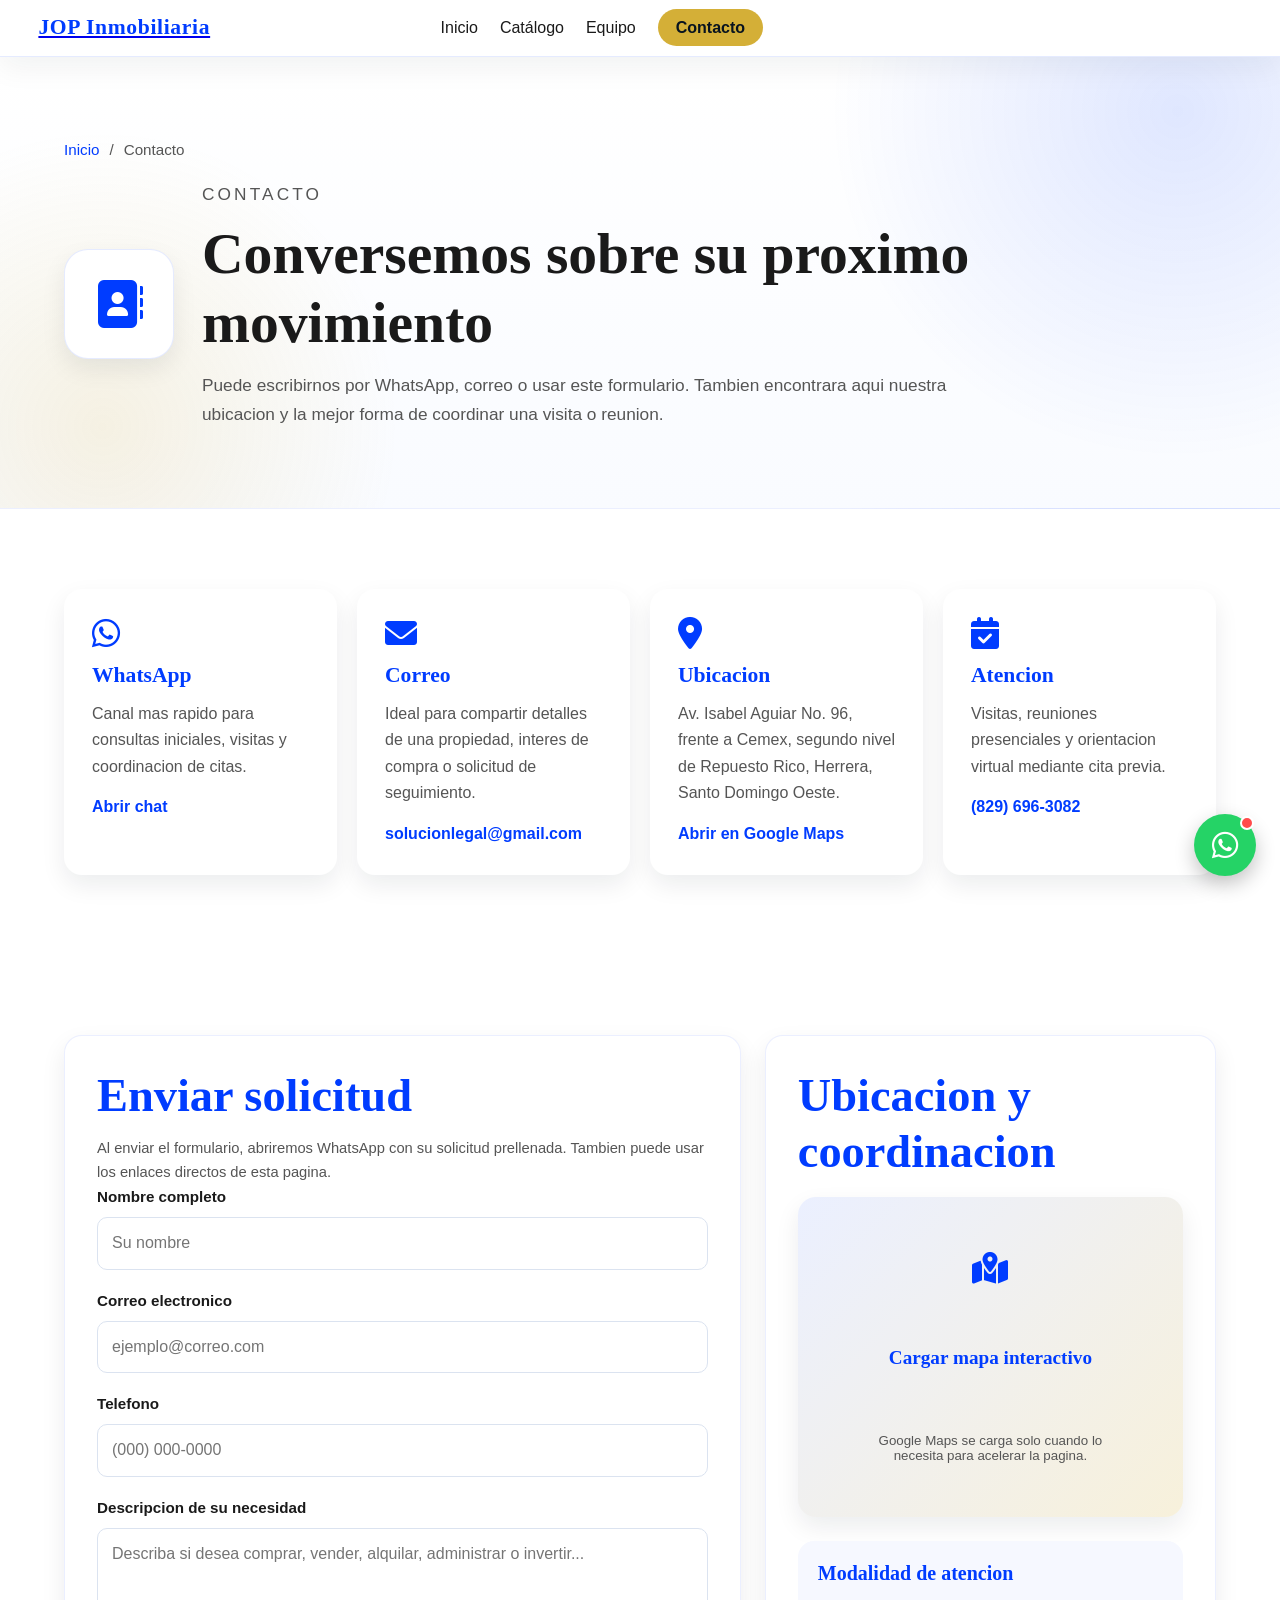
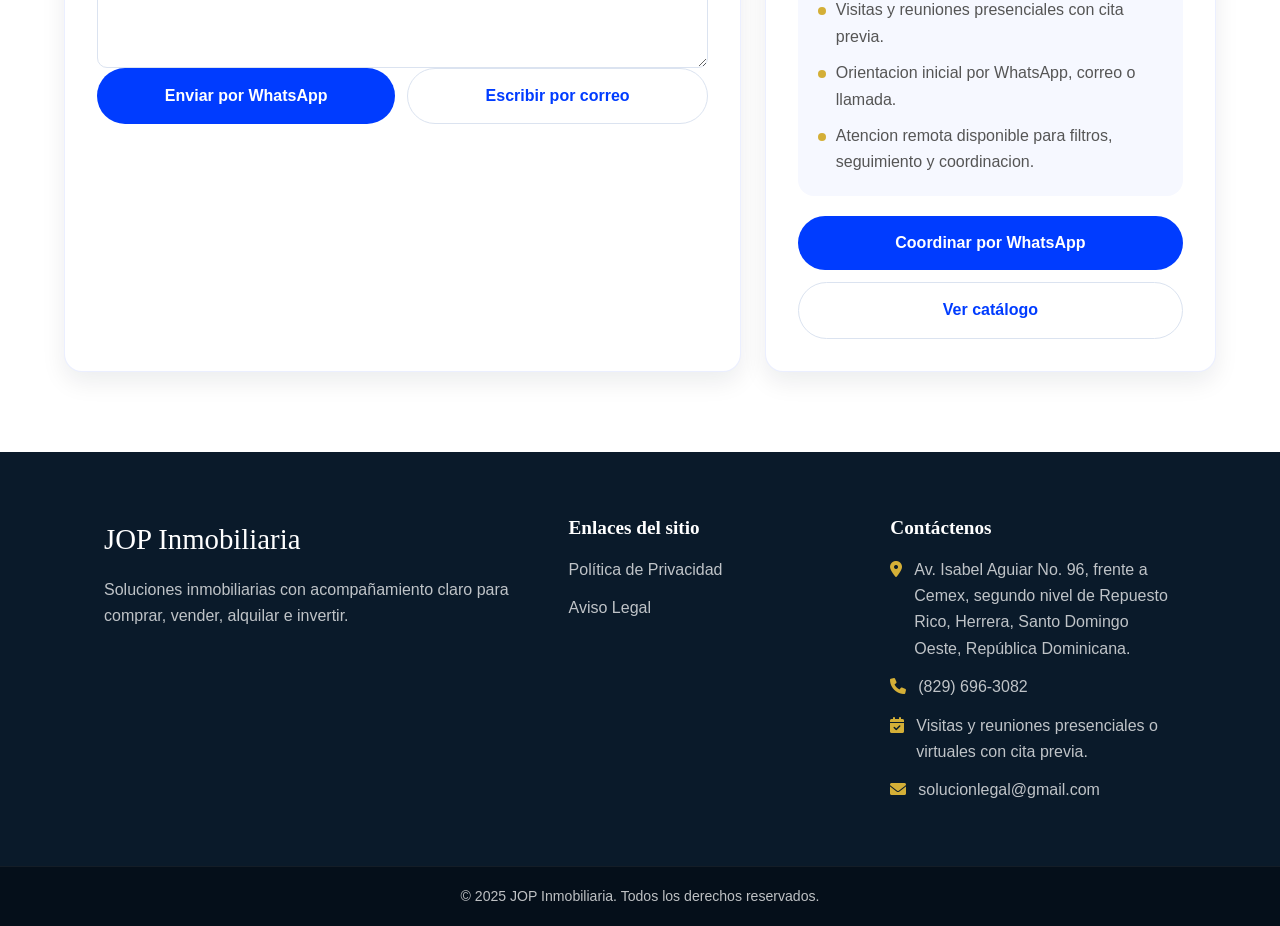
==== pages/contact.html @ a0d71bc3 "Actualizar sitio inmobiliario" ====
<!DOCTYPE html>
<html lang="es">
<head>
    <meta charset="UTF-8">
    <meta name="viewport" content="width=device-width, initial-scale=1.0">
    <meta name="description" content="Pagina de contacto de JOP Inmobiliaria con WhatsApp, correo, ubicacion, formulario y orientacion sobre propiedades.">
    <meta name="robots" content="index,follow">
    <meta name="theme-color" content="#ffffff">
    <meta property="og:title" content="JOP Inmobiliaria | Contacto">
    <meta property="og:description" content="Contacte a JOP Inmobiliaria por WhatsApp, correo o formulario y coordine su proximo paso.">
    <meta property="og:type" content="website">
    <title>JOP Inmobiliaria | Contacto</title>
    <link rel="stylesheet" href="../assets/css/style.css">
    <link rel="preconnect" href="https://cdnjs.cloudflare.com" crossorigin>
    <link rel="preload" href="https://cdnjs.cloudflare.com/ajax/libs/font-awesome/6.0.0-beta3/css/all.min.css" as="style" onload="this.onload=null;this.rel='stylesheet'">
    <noscript><link rel="stylesheet" href="https://cdnjs.cloudflare.com/ajax/libs/font-awesome/6.0.0-beta3/css/all.min.css"></noscript>
    <script type="application/ld+json">
        {
            "@context": "https://schema.org",
            "@type": "ContactPage",
            "name": "Contacto JOP Inmobiliaria",
            "description": "Canales de contacto, ubicacion y formulario de orientacion de JOP Inmobiliaria."
        }
    </script>
</head>
<body>
    <a class="skip-link" href="#main-content">Saltar al contenido principal</a>

    <header class="site-header">
        <div class="header-shell">
            <a href="../index.html" class="brand-mark" aria-label="Ir al inicio de JOP Inmobiliaria">
                <span class="nav-text-logo">JOP Inmobiliaria</span>
            </a>

            <nav aria-label="Navegacion principal">
                <ul class="nav-list">
                    <li><a href="../index.html">Inicio</a></li>
                    <li><a href="servicios.html">Cat&aacute;logo</a></li>
                    <li><a href="team.html">Equipo</a></li>
                    <li><a href="contact.html" class="cta-link" aria-current="page">Contacto</a></li>
                </ul>
            </nav>
        </div>
    </header>

    <main id="main-content">
        <section class="page-hero">
            <div class="page-hero-shell">
                <nav class="breadcrumbs" aria-label="Breadcrumb">
                    <a href="../index.html">Inicio</a>
                    <span aria-hidden="true">/</span>
                    <span>Contacto</span>
                </nav>

                <div class="page-hero-content">
                    <div class="page-hero-icon">
                        <i class="fas fa-address-book" aria-hidden="true"></i>
                    </div>

                    <div>
                        <p class="page-eyebrow">Contacto</p>
                        <h1>Conversemos sobre su proximo movimiento</h1>
                        <p>Puede escribirnos por WhatsApp, correo o usar este formulario. Tambien encontrara aqui nuestra ubicacion y la mejor forma de coordinar una visita o reunion.</p>
                    </div>
                </div>
            </div>
        </section>

        <section class="page-content">
            <div class="page-shell">
                <div class="contact-info-grid">
                    <article class="info-card">
                        <i class="fab fa-whatsapp" aria-hidden="true"></i>
                        <h3>WhatsApp</h3>
                        <p>Canal mas rapido para consultas iniciales, visitas y coordinacion de citas.</p>
                        <a href="https://wa.me/18296963082?text=Hola,%20quisiera%20orientacion%20inmobiliaria." target="_blank" rel="noopener noreferrer" data-track="whatsapp_click" data-track-label="contact_page_whatsapp">Abrir chat</a>
                    </article>

                    <article class="info-card">
                        <i class="fas fa-envelope" aria-hidden="true"></i>
                        <h3>Correo</h3>
                        <p>Ideal para compartir detalles de una propiedad, interes de compra o solicitud de seguimiento.</p>
                        <a href="mailto:solucionlegal@gmail.com" data-track="cta_click" data-track-label="contact_page_email">solucionlegal@gmail.com</a>
                    </article>

                    <article class="info-card">
                        <i class="fas fa-location-dot" aria-hidden="true"></i>
                        <h3>Ubicacion</h3>
                        <p>Av. Isabel Aguiar No. 96, frente a Cemex, segundo nivel de Repuesto Rico, Herrera, Santo Domingo Oeste.</p>
                        <a href="https://www.google.com/maps/search/?api=1&query=Av.+Isabel+Aguiar+No.+96,+Herrera,+Santo+Domingo+Oeste,+Republica+Dominicana" target="_blank" rel="noopener noreferrer" data-track="cta_click" data-track-label="contact_page_maps">Abrir en Google Maps</a>
                    </article>

                    <article class="info-card">
                        <i class="fas fa-calendar-check" aria-hidden="true"></i>
                        <h3>Atencion</h3>
                        <p>Visitas, reuniones presenciales y orientacion virtual mediante cita previa.</p>
                        <a href="tel:+18296963082" data-track="cta_click" data-track-label="contact_page_phone">(829) 696-3082</a>
                    </article>
                </div>
            </div>
        </section>

        <section class="page-content">
            <div class="page-shell contact-page-grid">
                <article class="page-section">
                    <h2>Enviar solicitud</h2>
                    <p class="contact-note">Al enviar el formulario, abriremos WhatsApp con su solicitud prellenada. Tambien puede usar los enlaces directos de esta pagina.</p>

                    <form data-contact-form novalidate>
                        <div class="form-grid">
                            <div class="form-group">
                                <label for="contact-name">Nombre completo</label>
                                <input type="text" id="contact-name" name="name" placeholder="Su nombre" autocomplete="name" required>
                            </div>

                            <div class="form-group">
                                <label for="contact-email">Correo electronico</label>
                                <input type="email" id="contact-email" name="email" placeholder="ejemplo@correo.com" autocomplete="email" required>
                            </div>

                            <div class="form-group">
                                <label for="contact-phone">Telefono</label>
                                <input type="tel" id="contact-phone" name="phone" placeholder="(000) 000-0000" autocomplete="tel">
                            </div>

                            <div class="form-group">
                                <label for="contact-message">Descripcion de su necesidad</label>
                                <textarea id="contact-message" name="message" placeholder="Describa si desea comprar, vender, alquilar, administrar o invertir..." required></textarea>
                            </div>
                        </div>

                        <div class="contact-actions">
                            <button type="submit" class="btn dark-cta" data-track="contact_submit_click" data-track-label="contact_page_submit">Enviar por WhatsApp</button>
                            <a href="mailto:solucionlegal@gmail.com" class="btn ghost-btn" data-track="cta_click" data-track-label="contact_page_mailto">Escribir por correo</a>
                        </div>

                        <p id="form-message" data-form-message aria-live="polite"></p>
                    </form>
                </article>

                <aside class="page-panel">
                    <h2>Ubicacion y coordinacion</h2>
                    <div class="map-panel">
                        <button type="button" class="map-placeholder" data-map-loader>
                            <i class="fas fa-map-location-dot" aria-hidden="true"></i>
                            <strong>Cargar mapa interactivo</strong>
                            <span>Google Maps se carga solo cuando lo necesita para acelerar la pagina.</span>
                        </button>

                        <iframe
                            class="map-embed"
                            title="Mapa de la ubicacion de JOP Inmobiliaria"
                            loading="lazy"
                            referrerpolicy="no-referrer-when-downgrade"
                            data-map-src="https://www.google.com/maps?q=Av.%20Isabel%20Aguiar%20No.%2096,%20Herrera,%20Santo%20Domingo%20Oeste,%20Republica%20Dominicana&output=embed">
                        </iframe>
                    </div>

                    <div class="schedule-card">
                        <h3>Modalidad de atencion</h3>
                        <ul class="schedule-list">
                            <li>Visitas y reuniones presenciales con cita previa.</li>
                            <li>Orientacion inicial por WhatsApp, correo o llamada.</li>
                            <li>Atencion remota disponible para filtros, seguimiento y coordinacion.</li>
                        </ul>
                    </div>

                    <div class="stacked-actions">
                        <a href="https://wa.me/18296963082?text=Hola,%20quisiera%20coordinar%20una%20cita%20inmobiliaria." class="btn dark-cta" target="_blank" rel="noopener noreferrer" data-track="whatsapp_click" data-track-label="contact_page_cta_whatsapp">Coordinar por WhatsApp</a>
                        <a href="servicios.html" class="btn ghost-btn" data-track="cta_click" data-track-label="contact_page_catalogo">Ver cat&aacute;logo</a>
                    </div>
                </aside>
            </div>
        </section>
    </main>

    <footer>
        <div class="footer-main-content">
            <div class="footer-col">
                <div class="footer-brand">JOP Inmobiliaria</div>
                <p>Soluciones inmobiliarias con acompa&ntilde;amiento claro para comprar, vender, alquilar e invertir.</p>
            </div>

            <div class="footer-col">
                <h3>Enlaces del sitio</h3>
                <ul class="footer-links-vertical">
                    <li><a href="legal/privacy.html">Pol&iacute;tica de Privacidad</a></li>
                    <li><a href="legal/disclaimer.html">Aviso Legal</a></li>
                </ul>
            </div>

            <div class="footer-col">
                <h3>Cont&aacute;ctenos</h3>
                <ul class="footer-contact-list">
                    <li><i class="fas fa-map-marker-alt" aria-hidden="true"></i><span>Av. Isabel Aguiar No. 96, frente a Cemex, segundo nivel de Repuesto Rico, Herrera, Santo Domingo Oeste, Rep&uacute;blica Dominicana.</span></li>
                    <li><i class="fas fa-phone" aria-hidden="true"></i><a href="tel:+18296963082">(829) 696-3082</a></li>
                    <li><i class="fas fa-calendar-check" aria-hidden="true"></i><span>Visitas y reuniones presenciales o virtuales con cita previa.</span></li>
                    <li><i class="fas fa-envelope" aria-hidden="true"></i><a href="mailto:solucionlegal@gmail.com">solucionlegal@gmail.com</a></li>
                </ul>
            </div>
        </div>

        <div class="footer-bottom">
            <p class="copyright">&copy; 2025 JOP Inmobiliaria. Todos los derechos reservados.</p>
        </div>
    </footer>

    <div class="whatsapp-widget">
        <div class="whatsapp-box" aria-label="Contacto rapido por WhatsApp">
            <div class="whatsapp-header">
                <span class="wa-logo">JOP Inmobiliaria</span>
                <span class="wa-status">Respuesta habitual en 1h</span>
            </div>

            <div class="whatsapp-body">
                <div class="wa-message">
                    <span class="wa-author">Asesor inmobiliario</span>
                    <p>Podemos ayudarle a coordinar su orientacion.</p>
                    <span class="wa-time">Justo ahora</span>
                </div>
            </div>

            <div class="whatsapp-footer">
                <a href="https://wa.me/18296963082?text=Hola,%20quisiera%20coordinar%20una%20cita%20inmobiliaria." target="_blank" rel="noopener noreferrer" class="btn-open-chat" aria-label="Abrir chat de WhatsApp">
                    <i class="fab fa-whatsapp" aria-hidden="true"></i>
                    <span>Abrir chat</span>

                    <div class="qr-popup">
                        <img src="[data-uri]" data-qr-src="https://api.qrserver.com/v1/create-qr-code/?size=150x150&data=https://wa.me/18296963082" alt="Codigo QR para abrir el chat de WhatsApp" width="150" height="150" loading="lazy" decoding="async">
                        <span class="qr-text">Escanee el codigo</span>
                    </div>
                </a>
            </div>
        </div>

        <a href="https://wa.me/18296963082?text=Hola,%20quisiera%20coordinar%20una%20cita%20inmobiliaria." target="_blank" rel="noopener noreferrer" class="whatsapp-trigger" aria-label="Abrir WhatsApp">
            <i class="fab fa-whatsapp" aria-hidden="true"></i>
            <span class="wa-notification-dot" aria-hidden="true"></span>
        </a>
    </div>

    <script src="../assets/js/javascript.js" defer></script>
</body>
</html>
---- assets/css/style.css ----
:root {
    --primary-blue: #003cff;
    --dark-blue: #001f8f;
    --accent-gold: #d4af37;
    --bg-light: #ffffff;
    --bg-soft: #f6f8ff;
    --bg-white: #ffffff;
    --text-dark: #1a1a1a;
    --text-light: #555555;
    --text-white: #ffffff;
    --border-color: #dbe3f0;
    --shadow-sm: 0 10px 25px rgba(10, 26, 42, 0.08);
    --shadow-lg: 0 22px 50px rgba(10, 26, 42, 0.18);
    --border-radius: 12px;
    --font-main: "Segoe UI", -apple-system, BlinkMacSystemFont, "Helvetica Neue", Arial, sans-serif;
    --font-serif: Georgia, "Times New Roman", serif;
}

* {
    box-sizing: border-box;
    margin: 0;
    padding: 0;
}

html {
    scroll-behavior: smooth;
}

body {
    background: var(--bg-white);
    color: var(--text-dark);
    font-family: var(--font-main);
    line-height: 1.65;
}

img {
    display: block;
    max-width: 100%;
}

a,
button,
input,
textarea {
    transition: 0.25s ease;
}

a:focus-visible,
button:focus-visible,
input:focus-visible,
textarea:focus-visible {
    outline: 3px solid rgba(212, 175, 55, 0.85);
    outline-offset: 3px;
}

h1,
h2,
h3,
h4 {
    font-family: var(--font-serif);
    line-height: 1.2;
}

section {
    padding: 80px 5%;
}

.skip-link {
    background: var(--accent-gold);
    color: #08131f;
    font-weight: 700;
    left: 16px;
    padding: 12px 16px;
    position: absolute;
    text-decoration: none;
    top: -60px;
    z-index: 4000;
}

.skip-link:focus {
    top: 16px;
}

.home-social-strip {
    background: var(--primary-blue);
    color: var(--text-white);
    font-size: 0.95rem;
    font-weight: 700;
    position: sticky;
    top: 0;
    transform: translateY(0);
    transition: transform 0.28s ease, opacity 0.28s ease;
    z-index: 2205;
}

.home-social-shell {
    align-items: center;
    display: flex;
    gap: 18px;
    justify-content: space-between;
    margin: 0 auto;
    max-width: 1200px;
    min-height: 36px;
    padding: 6px 5%;
}

.home-social-phone {
    align-items: center;
    color: var(--text-white);
    display: inline-flex;
    gap: 7px;
    text-decoration: none;
}

.home-social-links {
    align-items: center;
    display: flex;
    gap: 28px;
}

.home-social-links a {
    align-items: center;
    border: 0;
    border-radius: 0;
    color: var(--text-white);
    display: inline-flex;
    gap: 6px;
    height: auto;
    justify-content: center;
    text-decoration: none;
    width: auto;
}

.home-social-phone:hover,
.home-social-links a:hover {
    color: #dbe7ff;
    transform: translateY(-1px);
}

.home-page .site-header {
    background: linear-gradient(180deg, rgba(0, 0, 0, 0.42), rgba(0, 0, 0, 0));
    border-bottom: 0;
    box-shadow: none;
    left: 0;
    position: absolute;
    right: 0;
    top: 36px;
    transition: top 0.28s ease, background 0.28s ease, box-shadow 0.28s ease;
}

.home-page .nav-text-logo,
.home-page .nav-list a {
    color: var(--text-white);
    text-shadow: 0 2px 14px rgba(0, 0, 0, 0.36);
}

.home-page .nav-list a:hover,
.home-page .nav-list a[aria-current="page"] {
    color: var(--text-white);
}

.home-page .cta-link {
    background: rgba(255, 255, 255, 0.18);
    border: 1px solid rgba(255, 255, 255, 0.36);
    color: var(--text-white) !important;
}

.home-page.social-strip-hidden .home-social-strip {
    opacity: 0;
    pointer-events: none;
    transform: translateY(-100%);
}

.home-page.social-strip-hidden .site-header {
    background: rgba(255, 255, 255, 0.96);
    border-bottom: 1px solid rgba(0, 60, 255, 0.1);
    box-shadow: 0 10px 30px rgba(10, 26, 42, 0.06);
    position: fixed;
    top: 0;
}

.home-page.social-strip-hidden .nav-text-logo {
    color: var(--primary-blue);
    text-shadow: none;
}

.home-page.social-strip-hidden .nav-list a {
    color: var(--text-dark);
    text-shadow: none;
}

.home-page.social-strip-hidden .nav-list a:hover,
.home-page.social-strip-hidden .nav-list a[aria-current="page"] {
    color: var(--primary-blue);
}

.home-page.social-strip-hidden .cta-link {
    background: var(--primary-blue);
    border-color: var(--primary-blue);
    color: var(--text-white) !important;
}

.site-header {
    background: rgba(255, 255, 255, 0.96);
    border-bottom: 1px solid rgba(0, 60, 255, 0.1);
    box-shadow: 0 10px 30px rgba(10, 26, 42, 0.06);
    backdrop-filter: blur(16px);
    position: sticky;
    top: 0;
    z-index: 2000;
}

.header-shell {
    align-items: center;
    display: flex;
    gap: 0;
    justify-content: flex-start;
    margin: 0 auto;
    max-width: none;
    padding: 15px clamp(24px, 3vw, 40px);
}

.site-header nav {
    margin-left: clamp(140px, 18vw, 260px);
}

.brand-mark {
    align-items: center;
    display: inline-flex;
}

.nav-logo {
    background: var(--bg-white);
    border-radius: 6px;
    height: 48px;
    padding: 2px;
    width: auto;
}

.nav-text-logo {
    color: var(--primary-blue);
    font-family: var(--font-serif);
    font-size: clamp(1.05rem, 2vw, 1.35rem);
    font-weight: 700;
    letter-spacing: 0.03em;
    line-height: 1;
    text-decoration: none;
}

.nav-list {
    align-items: center;
    display: flex;
    gap: 22px;
    list-style: none;
}

.nav-list a {
    color: var(--text-dark);
    font-weight: 500;
    text-decoration: none;
}

.nav-list a:hover,
.nav-list a[aria-current="page"] {
    color: var(--primary-blue);
}

.cta-link {
    background: var(--primary-blue);
    border-radius: 999px;
    color: var(--text-white) !important;
    font-weight: 700 !important;
    padding: 10px 18px;
}

.cta-link:hover {
    background: var(--accent-gold);
    color: #08131f !important;
}

.cta-link[aria-current="page"] {
    background: var(--accent-gold);
    color: #08131f !important;
}

.hero-split {
    background:
        radial-gradient(circle at 88% 10%, rgba(0, 60, 255, 0.14), transparent 28%),
        radial-gradient(circle at 4% 86%, rgba(212, 175, 55, 0.16), transparent 24%),
        linear-gradient(180deg, #ffffff 0%, #f9fbff 100%);
    border-bottom: 1px solid rgba(0, 60, 255, 0.08);
    min-height: 84vh;
    overflow: hidden;
    position: relative;
}

.home-page .hero-split {
    background: #0a1a2a;
    border-bottom: 0;
    min-height: calc(100vh - 36px);
    padding-bottom: 0;
    padding-top: 0;
}

.home-page .hero-container {
    min-height: calc(100vh - 36px);
    position: relative;
}

.home-page .hero-content {
    max-width: 720px;
    padding-bottom: 90px;
    padding-top: 230px;
    position: relative;
    text-shadow: 0 2px 18px rgba(0, 0, 0, 0.34);
    z-index: 4;
}

.home-page .hero-content h1,
.home-page .hero-subtitle,
.home-page .hero-contact-points a {
    color: var(--text-white);
}

.home-page .hero-subtitle {
    color: rgba(255, 255, 255, 0.88);
}

.home-page .trust-badge {
    color: var(--accent-gold);
}

.home-page .outline-cta {
    background: rgba(255, 255, 255, 0.14);
    border-color: rgba(255, 255, 255, 0.38);
    color: var(--text-white);
}

.home-page .outline-cta:hover {
    background: rgba(255, 255, 255, 0.22);
    border-color: var(--text-white);
}

.home-page .hero-visual {
    inset: 0;
    margin: 0;
    min-height: 100%;
    position: absolute;
    z-index: 0;
}

.home-page .hero-property-slider {
    border-radius: 0;
    box-shadow: none;
    height: 100%;
    left: 50%;
    min-height: 100%;
    position: absolute;
    transform: translateX(-50%);
    width: 100vw;
}

.home-page .hero-property-slider::before,
.home-page .shape-blob,
.home-page .hero-visual-ring,
.home-page .hero-slide-copy {
    display: none;
}

.home-page .hero-slide::after {
    background:
        linear-gradient(90deg, rgba(0, 0, 0, 0.62), rgba(0, 0, 0, 0.24) 48%, rgba(0, 0, 0, 0.08)),
        linear-gradient(180deg, rgba(0, 0, 0, 0.08), rgba(0, 0, 0, 0.32));
}

.home-page .hero-slider-dots {
    bottom: 34px;
    right: 5%;
}

.hero-container,
.content-shell,
.page-shell {
    margin: 0 auto;
    max-width: 1200px;
}

.hero-container {
    align-items: center;
    display: grid;
    gap: 60px;
    grid-template-columns: minmax(0, 1.12fr) minmax(280px, 0.78fr);
}

.hero-content h1 {
    color: var(--text-dark);
    font-size: clamp(2.8rem, 5vw, 4.3rem);
    margin-bottom: 20px;
}

.hero-subtitle {
    color: var(--text-light);
    font-size: 1.15rem;
    margin-bottom: 32px;
    max-width: 640px;
}

.hero-buttons {
    display: flex;
    flex-wrap: wrap;
    gap: 14px;
    margin-bottom: 26px;
}

.hero-contact-points {
    display: flex;
    flex-wrap: wrap;
    gap: 12px;
    margin-bottom: 20px;
}

.hero-contact-points a {
    align-items: center;
    color: var(--text-dark);
    display: inline-flex;
    gap: 9px;
    text-decoration: none;
    font-weight: 700;
}

.hero-contact-points a:hover {
    color: var(--primary-blue);
}

.trust-badge {
    align-items: center;
    color: var(--primary-blue);
    display: inline-flex;
    gap: 8px;
    font-size: 0.98rem;
    font-weight: 700;
}

.hero-visual {
    align-items: center;
    display: flex;
    justify-content: center;
    position: relative;
    min-height: 460px;
}

.floating-card {
    background: var(--bg-white);
    border-radius: 28px;
    box-shadow: 0 30px 60px rgba(0, 0, 0, 0.28);
    max-width: 390px;
    min-height: 390px;
    padding: 26px;
    position: relative;
    transform: rotateY(-6deg) rotateX(5deg);
    transition: transform 0.45s ease, box-shadow 0.45s ease;
    width: 100%;
    z-index: 2;
    animation: heroCardFloat 6.2s ease-in-out infinite;
    display: flex;
    align-items: center;
    justify-content: center;
}

.floating-card::before {
    content: '';
    position: absolute;
    inset: 14px;
    border-radius: 14px;
    border: 1px solid rgba(212, 175, 55, 0.28);
    pointer-events: none;
}

.floating-card img {
    width: min(100%, 285px);
    max-height: 300px;
    margin: 0 auto;
    object-fit: contain;
    filter: drop-shadow(0 12px 22px rgba(0, 31, 143, 0.12));
    transform-origin: center;
    animation: heroLogoBreath 6.2s ease-in-out infinite;
}

.hero-property-slider {
    border-radius: 30px;
    box-shadow: 0 30px 70px rgba(10, 26, 42, 0.22);
    min-height: 430px;
    overflow: hidden;
    position: relative;
    width: min(100%, 470px);
    z-index: 2;
}

.hero-property-slider::before {
    border: 1px solid rgba(212, 175, 55, 0.32);
    border-radius: 22px;
    content: '';
    inset: 16px;
    pointer-events: none;
    position: absolute;
    z-index: 4;
}

.hero-slide {
    inset: 0;
    opacity: 0;
    position: absolute;
    transform: scale(1.04);
    transition: opacity 0.8s ease, transform 1.2s ease;
}

.hero-slide.is-active {
    opacity: 1;
    transform: scale(1);
    z-index: 2;
}

.hero-slide img {
    height: 100%;
    object-fit: cover;
    position: absolute;
    width: 100%;
}

.hero-slide::after {
    background: linear-gradient(180deg, rgba(7, 14, 28, 0.06), rgba(7, 14, 28, 0.76));
    content: '';
    inset: 0;
    position: absolute;
}

.hero-slide-copy {
    bottom: 34px;
    color: var(--text-white);
    left: 34px;
    max-width: 320px;
    position: absolute;
    right: 34px;
    z-index: 3;
}

.hero-slide-copy span {
    color: var(--accent-gold);
    display: block;
    font-size: 0.82rem;
    font-weight: 800;
    letter-spacing: 0.16em;
    margin-bottom: 8px;
    text-transform: uppercase;
}

.hero-slide-copy strong {
    display: block;
    font-family: var(--font-serif);
    font-size: clamp(1.55rem, 3vw, 2.1rem);
    line-height: 1.12;
}

.hero-slider-dots {
    align-items: center;
    bottom: 22px;
    display: flex;
    gap: 8px;
    position: absolute;
    right: 30px;
    z-index: 5;
}

.hero-slider-dots button {
    background: rgba(255, 255, 255, 0.48);
    border: 0;
    border-radius: 999px;
    cursor: pointer;
    height: 8px;
    padding: 0;
    width: 22px;
}

.hero-slider-dots button.is-active {
    background: var(--accent-gold);
    width: 36px;
}

.real-estate-showcase {
    align-items: flex-start;
    background:
        radial-gradient(circle at top right, rgba(212, 175, 55, 0.2), transparent 34%),
        linear-gradient(145deg, #ffffff 0%, #eef4fa 100%);
    color: var(--dark-blue);
    flex-direction: column;
    justify-content: space-between;
    overflow: hidden;
}

.real-estate-showcase::after {
    background:
        linear-gradient(90deg, rgba(0, 60, 255, 0.14) 1px, transparent 1px),
        linear-gradient(0deg, rgba(0, 60, 255, 0.14) 1px, transparent 1px);
    background-size: 42px 42px;
    content: '';
    inset: 0;
    opacity: 0.28;
    position: absolute;
}

.showcase-badge,
.showcase-icon,
.showcase-metrics,
.real-estate-showcase h2 {
    position: relative;
    z-index: 2;
}

.showcase-badge {
    background: rgba(0, 60, 255, 0.1);
    border: 1px solid rgba(0, 60, 255, 0.14);
    border-radius: 999px;
    color: var(--primary-blue);
    font-weight: 800;
    padding: 8px 14px;
}

.showcase-icon {
    align-items: center;
    background: var(--primary-blue);
    border-radius: 24px;
    box-shadow: 0 22px 42px rgba(0, 31, 143, 0.2);
    color: var(--text-white);
    display: inline-flex;
    font-size: 3rem;
    height: 112px;
    justify-content: center;
    margin: 28px 0;
    width: 112px;
}

.real-estate-showcase h2 {
    color: var(--dark-blue);
    font-size: clamp(1.8rem, 3vw, 2.5rem);
    max-width: 320px;
}

.showcase-metrics {
    display: grid;
    gap: 12px;
    grid-template-columns: repeat(2, minmax(0, 1fr));
    margin-top: 24px;
    width: 100%;
}

.showcase-metrics span {
    background: rgba(255, 255, 255, 0.72);
    border: 1px solid rgba(0, 60, 255, 0.12);
    border-radius: 16px;
    color: var(--text-light);
    font-size: 0.88rem;
    padding: 14px;
}

.showcase-metrics strong {
    color: var(--primary-blue);
    display: block;
    font-size: 1.2rem;
}

.hero-visual:hover .floating-card {
    transform: translateY(-10px) rotateY(-2deg) rotateX(2deg) scale(1.01);
    box-shadow: 0 36px 80px rgba(0, 0, 0, 0.3);
}

.shape-blob {
    background: var(--accent-gold);
    border-radius: 50%;
    filter: blur(70px);
    height: 320px;
    opacity: 0.25;
    position: absolute;
    right: -60px;
    top: -50px;
    width: 320px;
    z-index: 1;
    animation: blobPulse 7s ease-in-out infinite;
}

.hero-visual-ring {
    position: absolute;
    width: 430px;
    height: 430px;
    border-radius: 50%;
    border: 1px solid rgba(0, 60, 255, 0.12);
    box-shadow: inset 0 0 0 1px rgba(212, 175, 55, 0.1);
    z-index: 0;
    animation: heroRingPulse 8s ease-in-out infinite;
}

.btn {
    border: none;
    border-radius: 999px;
    cursor: pointer;
    display: inline-flex;
    justify-content: center;
    align-items: center;
    font-size: 1rem;
    font-weight: 700;
    min-height: 52px;
    padding: 14px 28px;
    text-decoration: none;
}

.primary-cta {
    background: var(--primary-blue);
    color: var(--text-white);
}

.primary-cta:hover {
    background: var(--accent-gold);
    color: #08131f;
    transform: translateY(-2px);
}

.outline-cta {
    background: var(--bg-white);
    border: 2px solid rgba(0, 60, 255, 0.18);
    color: var(--primary-blue);
}

.outline-cta:hover {
    background: rgba(0, 60, 255, 0.06);
    border-color: var(--primary-blue);
}

.dark-cta {
    background: var(--primary-blue);
    color: var(--text-white);
}

.dark-cta:hover {
    background: var(--dark-blue);
    transform: translateY(-2px);
}

.ghost-btn {
    background: transparent;
    border: 1px solid var(--border-color);
    color: var(--primary-blue);
}

.ghost-btn:hover {
    border-color: var(--primary-blue);
    background: rgba(0, 60, 255, 0.05);
}

.section-heading {
    margin: 0 auto 44px;
    max-width: 760px;
    text-align: center;
}

.section-kicker {
    color: var(--accent-gold);
    font-size: 0.85rem;
    font-weight: 800;
    letter-spacing: 0.16em;
    margin-bottom: 10px;
    text-transform: uppercase;
}

.section-heading h2,
h2 {
    color: var(--primary-blue);
    font-size: clamp(2rem, 4vw, 2.9rem);
    margin-bottom: 12px;
}

.section-desc {
    color: var(--text-light);
    margin: 0 auto;
    max-width: 720px;
    text-align: center;
}

.breadcrumbs {
    align-items: center;
    color: var(--text-light);
    display: inline-flex;
    flex-wrap: wrap;
    gap: 10px;
    margin-bottom: 18px;
    font-size: 0.95rem;
}

.breadcrumbs a {
    color: var(--primary-blue);
    text-decoration: none;
}

.breadcrumbs a:hover {
    color: var(--accent-gold);
}

.credibility-strip {
    background: var(--bg-white);
    border-bottom: 1px solid rgba(0, 60, 255, 0.08);
    border-top: 1px solid rgba(0, 60, 255, 0.08);
    color: var(--text-dark);
}

.values-container {
    display: grid;
    gap: 26px;
    grid-template-columns: repeat(3, minmax(0, 1fr));
    margin: 0 auto;
    max-width: 1100px;
}

.value-item {
    background: var(--bg-white);
    border: 1px solid rgba(0, 60, 255, 0.08);
    border-radius: 18px;
    box-shadow: var(--shadow-sm);
    padding: 30px;
    text-align: center;
}

.value-item i {
    color: var(--accent-gold);
    font-size: 2.5rem;
    margin-bottom: 14px;
}

.value-item h3 {
    color: var(--text-dark);
    margin-bottom: 10px;
}

.client-experience {
    background: var(--bg-white);
}

.experience-grid {
    display: grid;
    gap: 24px;
    grid-template-columns: repeat(3, minmax(0, 1fr));
}

.experience-card {
    background: var(--bg-white);
    border: 1px solid rgba(0, 60, 255, 0.08);
    border-radius: 18px;
    box-shadow: var(--shadow-sm);
    padding: 30px;
}

.experience-card i {
    color: var(--primary-blue);
    font-size: 2rem;
    margin-bottom: 14px;
}

.experience-card h3 {
    color: var(--primary-blue);
    font-size: 1.45rem;
    margin-bottom: 14px;
}

.experience-card p {
    color: var(--text-light);
}

.philosophy {
    background: linear-gradient(180deg, #ffffff 0%, #f9fbff 100%);
}

.philosophy-header {
    margin-bottom: 50px;
    text-align: center;
}

.separator-gold {
    background: var(--accent-gold);
    border-radius: 999px;
    height: 4px;
    margin: 0 auto;
    width: 80px;
}

.philosophy-grid,
.team-strengths,
.legal-grid {
    display: grid;
    gap: 28px;
    grid-template-columns: repeat(3, minmax(0, 1fr));
}

.philosophy-item,
.team-strength-card,
.legal-card,
.detail-panel,
.detail-card,
.profile-card,
.service-card {
    background: var(--bg-white);
    border-radius: 18px;
    box-shadow: var(--shadow-sm);
    padding: 32px;
}

.philosophy-item {
    background: var(--bg-white);
    border: 1px solid rgba(0, 60, 255, 0.08);
    text-align: center;
}

.icon-wrapper {
    margin-bottom: 18px;
}

.philosophy-item i,
.team-strength-card i {
    color: var(--primary-blue);
    font-size: 2.6rem;
}

.philosophy-item h3,
.team-strength-card h3,
.legal-card h3 {
    color: var(--primary-blue);
    font-size: 1.5rem;
    margin-bottom: 16px;
}

.philosophy-item p,
.team-strength-card p,
.legal-card p {
    color: var(--text-light);
}

.cta-banner {
    background:
        linear-gradient(90deg, rgba(0, 60, 255, 0.08), transparent 36%),
        var(--bg-white);
    border-top: 1px solid var(--border-color);
    border-bottom: 1px solid var(--border-color);
    text-align: center;
}

.cta-banner p {
    color: var(--text-light);
    margin: 0 auto 24px;
    max-width: 720px;
}

.cta-actions {
    display: flex;
    flex-wrap: wrap;
    justify-content: center;
    gap: 12px;
}

.contact {
    background: var(--bg-white);
}

.contact-container {
    align-items: center;
    display: grid;
    gap: 36px;
    grid-template-columns: minmax(260px, 0.82fr) minmax(0, 1.18fr);
    margin: 0 auto;
    max-width: 1120px;
}

.contact-visual {
    align-self: center;
    background: linear-gradient(145deg, #081a42 0%, #0a235f 100%);
    border-radius: 20px;
    box-shadow: var(--shadow-lg);
    display: flex;
    overflow: hidden;
    padding: 14px;
    position: relative;
    width: 100%;
    max-width: 430px;
    margin: 0 auto;
}

.contact-visual::before {
    content: '';
    position: absolute;
    inset: auto -20% -28% auto;
    width: 240px;
    height: 240px;
    background: radial-gradient(circle, rgba(212, 175, 55, 0.34) 0%, rgba(212, 175, 55, 0) 68%);
    pointer-events: none;
}

.contact-visual-frame {
    aspect-ratio: 5 / 4;
    border-radius: 18px;
    overflow: hidden;
    position: relative;
    width: 100%;
    border: 1px solid rgba(255, 255, 255, 0.18);
    box-shadow: inset 0 0 0 1px rgba(255, 255, 255, 0.08);
}

.contact-visual img {
    height: 100%;
    object-fit: cover;
    object-position: center top;
    width: 100%;
}

.contact-visual-overlay {
    position: absolute;
    inset: 0;
    background:
        linear-gradient(180deg, rgba(6, 18, 48, 0.06) 0%, rgba(6, 18, 48, 0.18) 40%, rgba(6, 18, 48, 0.76) 100%),
        linear-gradient(135deg, rgba(0, 60, 255, 0.12) 0%, rgba(0, 31, 143, 0) 55%);
}

.contact-visual-badge {
    position: absolute;
    left: 24px;
    right: 24px;
    bottom: 24px;
    background: rgba(255, 255, 255, 0.92);
    border: 1px solid rgba(255, 255, 255, 0.55);
    border-radius: 16px;
    box-shadow: 0 18px 34px rgba(0, 0, 0, 0.16);
    color: #0a1a2a;
    padding: 16px 18px;
    backdrop-filter: blur(10px);
}

.contact-badge-label {
    display: block;
    color: var(--primary-blue);
    font-size: 0.8rem;
    font-weight: 700;
    letter-spacing: 0.16em;
    margin-bottom: 6px;
    text-transform: uppercase;
}

.contact-visual-badge strong {
    display: block;
    font-size: 1.05rem;
    line-height: 1.35;
}

.contact-card {
    background: var(--bg-light);
    border-radius: 20px;
    box-shadow: var(--shadow-sm);
    padding: 36px;
}

.contact-card h2 {
    text-align: left;
}

.contact-card > p {
    color: var(--text-light);
    margin-bottom: 18px;
}

.contact-quick-list {
    display: grid;
    gap: 10px;
    list-style: none;
    margin: 0 0 24px;
}

.contact-quick-list li {
    align-items: flex-start;
    color: var(--text-light);
    display: flex;
    gap: 12px;
}

.contact-quick-list i {
    color: var(--accent-gold);
    margin-top: 4px;
}

.form-grid {
    display: grid;
    gap: 18px;
}

.form-group {
    display: grid;
    gap: 8px;
}

.form-group label {
    color: var(--text-dark);
    font-size: 0.95rem;
    font-weight: 700;
}

input,
textarea {
    background: var(--bg-white);
    border: 1px solid var(--border-color);
    border-radius: 10px;
    color: var(--text-dark);
    font: inherit;
    min-height: 50px;
    padding: 12px 14px;
    width: 100%;
}

textarea {
    min-height: 140px;
    resize: vertical;
}

input:focus,
textarea:focus {
    border-color: var(--primary-blue);
    box-shadow: 0 0 0 4px rgba(0, 60, 255, 0.08);
    outline: none;
}

.form-help,
.contact-note {
    color: var(--text-light);
    font-size: 0.92rem;
}

.contact-actions {
    display: flex;
    flex-wrap: wrap;
    gap: 12px;
}

.contact-actions .btn {
    flex: 1;
    min-width: 220px;
}

#form-message {
    font-weight: 700;
    margin-top: 6px;
}

#form-message:empty {
    display: none;
}

#form-message a {
    color: inherit;
    text-decoration: underline;
}

.service-overview-section {
    background: var(--bg-white);
}

.service-cards {
    display: grid;
    gap: 24px;
    grid-template-columns: repeat(auto-fit, minmax(250px, 1fr));
}

.featured-catalog {
    background: var(--bg-white);
    padding-top: 90px;
}

.catalog-more-action {
    display: flex;
    justify-content: center;
    margin-top: 28px;
}

.catalog-filter-row {
    align-items: center;
    display: flex;
    flex-wrap: wrap;
    gap: 12px;
    justify-content: center;
    margin: -12px auto 34px;
}

.catalog-filter-row span {
    align-items: center;
    background: var(--bg-soft);
    border: 1px solid rgba(0, 60, 255, 0.08);
    border-radius: 999px;
    color: var(--text-dark);
    display: inline-flex;
    font-weight: 700;
    gap: 8px;
    padding: 10px 16px;
}

.catalog-filter-row i {
    color: var(--primary-blue);
}

.property-grid {
    display: grid;
    gap: 26px;
    grid-template-columns: repeat(auto-fit, minmax(280px, 1fr));
}

.property-card {
    background: var(--bg-white);
    border: 1px solid rgba(0, 60, 255, 0.08);
    border-radius: 24px;
    box-shadow: var(--shadow-sm);
    display: flex;
    flex-direction: column;
    overflow: hidden;
    transition: box-shadow 0.3s ease, transform 0.3s ease;
}

.property-card:hover {
    box-shadow: var(--shadow-lg);
    transform: translateY(-6px);
}

.property-card-media {
    aspect-ratio: 16 / 11;
    display: block;
    overflow: hidden;
    position: relative;
}

.property-card-media img {
    height: 100%;
    object-fit: cover;
    transition: transform 0.45s ease;
    width: 100%;
}

.property-card:hover .property-card-media img {
    transform: scale(1.06);
}

.property-status,
.property-type-badge {
    background: var(--accent-gold);
    border-radius: 999px;
    color: #08131f;
    font-size: 0.78rem;
    font-weight: 800;
    letter-spacing: 0.08em;
    padding: 8px 12px;
    position: absolute;
    text-transform: uppercase;
}

.property-status {
    right: 16px;
    top: 16px;
}

.property-card-body {
    display: flex;
    flex: 1;
    flex-direction: column;
    gap: 14px;
    padding: 24px;
}

.property-card-topline {
    align-items: center;
    display: flex;
    gap: 12px;
    justify-content: space-between;
}

.property-card-topline span {
    color: var(--primary-blue);
    font-size: 0.82rem;
    font-weight: 800;
    letter-spacing: 0.12em;
    text-transform: uppercase;
}

.property-card-topline strong {
    color: var(--text-dark);
    font-size: 1.06rem;
}

.property-card h3 {
    color: var(--text-dark);
    font-size: 1.42rem;
}

.property-location {
    align-items: center;
    color: var(--text-light);
    display: inline-flex;
    gap: 8px;
}

.property-location i {
    color: var(--accent-gold);
}

.property-mini-features {
    display: grid;
    gap: 8px;
    grid-template-columns: repeat(2, minmax(0, 1fr));
}

.property-mini-features span {
    align-items: center;
    background: var(--bg-soft);
    border-radius: 12px;
    color: var(--text-dark);
    display: inline-flex;
    font-size: 0.9rem;
    font-weight: 700;
    gap: 8px;
    padding: 9px 10px;
}

.property-mini-features i {
    color: var(--primary-blue);
}

.property-card-body > p:not(.property-location) {
    color: var(--text-light);
}

.property-card-link {
    align-items: center;
    color: var(--primary-blue);
    display: inline-flex;
    font-weight: 800;
    gap: 8px;
    margin-top: auto;
    text-decoration: none;
}

.property-card-link:hover {
    color: var(--dark-blue);
}

.faq-section {
    background: var(--bg-white);
}

.faq-grid {
    display: grid;
    gap: 14px;
    margin: 0 auto;
    max-width: 980px;
}

.faq-item {
    background: var(--bg-white);
    border: 1px solid var(--border-color);
    border-radius: 16px;
    box-shadow: var(--shadow-sm);
    padding: 0 22px;
}

.faq-item summary {
    color: var(--primary-blue);
    cursor: pointer;
    font-weight: 700;
    list-style: none;
    padding: 20px 0;
}

.faq-item summary::-webkit-details-marker {
    display: none;
}

.faq-item p {
    color: var(--text-light);
    padding: 0 0 20px;
}

.card,
.service-card {
    background: var(--bg-white);
    border: 1px solid transparent;
    border-radius: 18px;
    box-shadow: var(--shadow-sm);
    color: inherit;
    display: flex;
    flex-direction: column;
    gap: 14px;
    min-height: 100%;
    padding: 30px;
    text-align: left;
    text-decoration: none;
}

.card i,
.service-card i {
    color: var(--primary-blue);
    font-size: 2.2rem;
}

.card h3,
.service-card h3 {
    color: var(--primary-blue);
    font-size: 1.55rem;
}

.card p,
.service-card p {
    color: var(--text-light);
}

.interactive-card:hover,
.interactive-card:focus-visible {
    border-color: var(--accent-gold);
    box-shadow: var(--shadow-lg);
    transform: translateY(-6px);
}

.card-cta {
    color: var(--primary-blue);
    font-size: 0.95rem;
    font-weight: 700;
    margin-top: auto;
}

.card-cta i {
    color: var(--accent-gold);
    font-size: 0.85rem !important;
    margin-left: 6px;
}

.page-hero,
.service-detail-hero {
    background:
        radial-gradient(circle at 92% 12%, rgba(0, 60, 255, 0.12), transparent 28%),
        radial-gradient(circle at 8% 82%, rgba(212, 175, 55, 0.14), transparent 24%),
        linear-gradient(180deg, #ffffff 0%, #f9fbff 100%);
    border-bottom: 1px solid rgba(0, 60, 255, 0.08);
    color: var(--text-dark);
}

.page-hero-shell,
.service-detail-shell {
    margin: 0 auto;
    max-width: 1200px;
}

.page-hero-content,
.service-detail-header {
    display: grid;
    gap: 28px;
    grid-template-columns: 110px minmax(0, 1fr);
    align-items: center;
}

.page-hero-icon,
.service-detail-icon-wrap {
    align-items: center;
    background: var(--bg-white);
    border: 1px solid rgba(0, 60, 255, 0.1);
    border-radius: 24px;
    box-shadow: var(--shadow-sm);
    display: flex;
    height: 110px;
    justify-content: center;
    width: 110px;
}

.page-hero-icon i,
.service-detail-icon-wrap i {
    color: var(--primary-blue);
    font-size: 3rem;
}

.page-eyebrow,
.service-detail-eyebrow {
    color: var(--accent-gold);
    font-size: 0.86rem;
    letter-spacing: 0.18em;
    margin-bottom: 10px;
    text-transform: uppercase;
}

.page-hero-content h1,
.service-detail-copy h1 {
    color: var(--text-dark);
    font-size: clamp(2.4rem, 4.5vw, 3.7rem);
    margin-bottom: 14px;
}

.page-hero-content p,
.service-detail-description {
    color: var(--text-light);
    font-size: 1.08rem;
    max-width: 760px;
}

.back-link {
    align-items: center;
    color: var(--primary-blue);
    display: inline-flex;
    font-weight: 700;
    gap: 10px;
    margin-bottom: 26px;
    text-decoration: none;
}

.back-link:hover {
    color: var(--accent-gold);
}

.service-detail-content,
.page-content {
    background: var(--bg-white);
}

.service-detail-grid {
    display: grid;
    gap: 24px;
    grid-template-columns: minmax(0, 1.7fr) minmax(280px, 1fr);
}

.property-detail-layout {
    display: grid;
    gap: 26px;
    grid-template-columns: minmax(0, 1.45fr) minmax(300px, 0.8fr);
}

.property-gallery-panel {
    padding: 18px;
}

.property-detail-image-wrap {
    border-radius: 20px;
    min-height: 430px;
    overflow: hidden;
    position: relative;
}

.property-detail-image-wrap img {
    height: 100%;
    inset: 0;
    object-fit: cover;
    position: absolute;
    width: 100%;
}

.property-type-badge {
    bottom: 18px;
    left: 18px;
    position: absolute;
    z-index: 2;
}

.property-gallery-thumbs {
    display: grid;
    gap: 10px;
    grid-template-columns: repeat(3, minmax(0, 1fr));
    margin-top: 12px;
}

.property-gallery-thumbs button {
    aspect-ratio: 16 / 10;
    border: 2px solid transparent;
    border-radius: 14px;
    cursor: pointer;
    overflow: hidden;
    padding: 0;
}

.property-gallery-thumbs button.is-active {
    border-color: var(--accent-gold);
}

.property-gallery-thumbs img {
    height: 100%;
    object-fit: cover;
    width: 100%;
}

.property-price-card span {
    color: var(--accent-gold);
    display: block;
    font-size: 0.82rem;
    font-weight: 800;
    letter-spacing: 0.14em;
    margin-bottom: 6px;
    text-transform: uppercase;
}

.property-price-card strong {
    color: var(--text-dark);
    display: block;
    font-family: var(--font-serif);
    font-size: clamp(2rem, 4vw, 2.65rem);
    line-height: 1;
    margin-bottom: 14px;
}

.property-detail-sections {
    display: grid;
    gap: 24px;
    grid-template-columns: minmax(0, 1fr) minmax(0, 1fr);
    margin-top: 26px;
}

.property-feature-list {
    display: grid;
    gap: 14px;
    grid-template-columns: repeat(2, minmax(0, 1fr));
}

.property-feature-item {
    background: var(--bg-soft);
    border: 1px solid rgba(0, 60, 255, 0.08);
    border-radius: 16px;
    display: grid;
    gap: 4px;
    padding: 18px;
}

.property-feature-item i {
    color: var(--primary-blue);
    font-size: 1.4rem;
    margin-bottom: 6px;
}

.property-feature-item span {
    color: var(--text-light);
    font-size: 0.86rem;
}

.property-feature-item strong {
    color: var(--text-dark);
    font-size: 1.05rem;
}

.detail-panel h2,
.page-section h2,
.team-section h2 {
    text-align: left;
}

.service-list {
    list-style: none;
}

.service-list li {
    align-items: center;
    border-bottom: 1px solid var(--border-color);
    color: var(--text-dark);
    display: flex;
    gap: 10px;
    padding: 14px 0;
}

.service-list li i {
    color: var(--accent-gold);
}

.service-list li:last-child {
    border-bottom: none;
}

.detail-card h3,
.profile-card h3 {
    color: var(--primary-blue);
    font-size: 1.45rem;
    margin-bottom: 14px;
}

.detail-card p,
.profile-card p {
    color: var(--text-light);
}

.service-detail-cta {
    width: 100%;
}

.other-services-list {
    display: grid;
    gap: 12px;
}

.other-service-link {
    align-items: center;
    background: var(--bg-soft);
    border-radius: 12px;
    color: var(--text-dark);
    display: flex;
    gap: 14px;
    padding: 14px 16px;
    text-decoration: none;
}

.other-service-link i {
    color: var(--primary-blue);
    font-size: 1.15rem;
}

.other-service-link:hover,
.other-service-link:focus-visible {
    box-shadow: var(--shadow-sm);
    color: var(--primary-blue);
    transform: translateY(-2px);
}

.stacked-actions {
    display: grid;
    gap: 12px;
}

.page-grid,
.team-grid {
    display: grid;
    gap: 24px;
    grid-template-columns: minmax(0, 1.35fr) minmax(280px, 1fr);
}

.profile-card .role {
    color: var(--accent-gold);
    font-size: 0.95rem;
    font-weight: 700;
    letter-spacing: 0.08em;
    margin-bottom: 10px;
    text-transform: uppercase;
}

.profile-highlights {
    display: flex;
    flex-wrap: wrap;
    gap: 10px;
    margin-top: 22px;
}

.profile-highlights span {
    background: rgba(0, 60, 255, 0.08);
    border-radius: 999px;
    color: var(--primary-blue);
    font-size: 0.92rem;
    font-weight: 700;
    padding: 10px 14px;
}

.page-panel,
.page-section {
    background: var(--bg-white);
    border: 1px solid rgba(0, 60, 255, 0.08);
    border-radius: 18px;
    box-shadow: var(--shadow-sm);
    padding: 32px;
}

.page-section + .page-section {
    margin-top: 24px;
}

.contact-info-grid {
    display: grid;
    gap: 20px;
    grid-template-columns: repeat(4, minmax(0, 1fr));
}

.info-card {
    background: var(--bg-white);
    border-radius: 18px;
    box-shadow: var(--shadow-sm);
    padding: 28px;
}

.info-card i {
    color: var(--primary-blue);
    font-size: 2rem;
    margin-bottom: 14px;
}

.info-card h3 {
    color: var(--primary-blue);
    font-size: 1.35rem;
    margin-bottom: 12px;
}

.info-card p {
    color: var(--text-light);
    margin-bottom: 14px;
}

.info-card a {
    color: var(--primary-blue);
    font-weight: 700;
    text-decoration: none;
}

.info-card a:hover {
    color: var(--dark-blue);
}

.contact-page-grid { 
    display: grid;
    gap: 24px;
    grid-template-columns: minmax(0, 1.2fr) minmax(300px, 0.8fr);
}

.map-panel {
    border-radius: 18px;
    overflow: hidden;
    box-shadow: var(--shadow-sm);
    margin: 18px 0 24px;
}

.map-placeholder {
    align-items: center;
    background: linear-gradient(135deg, rgba(0, 60, 255, 0.08), rgba(212, 175, 55, 0.18));
    border: 0;
    color: var(--text-dark);
    cursor: pointer;
    display: grid;
    gap: 10px;
    justify-items: center;
    min-height: 320px;
    padding: 28px;
    text-align: center;
    width: 100%;
}

.map-placeholder i {
    color: var(--primary-blue);
    font-size: 2rem;
}

.map-placeholder strong {
    color: var(--primary-blue);
    font-family: var(--font-serif);
    font-size: 1.2rem;
}

.map-placeholder span {
    color: var(--text-light);
    max-width: 34ch;
}

.map-embed {
    border: 0;
    display: none;
    width: 100%;
    min-height: 320px;
}

.map-panel.is-loaded .map-placeholder {
    display: none;
}

.map-panel.is-loaded .map-embed {
    display: block;
}

.schedule-card {
    background: var(--bg-soft);
    border-radius: 16px;
    padding: 20px;
    margin-bottom: 20px;
}

.schedule-card h3 {
    color: var(--primary-blue);
    font-size: 1.25rem;
    margin-bottom: 12px;
}

.schedule-list {
    display: grid;
    gap: 10px;
    list-style: none;
}

.schedule-list li {
    color: var(--text-light);
    position: relative;
    padding-left: 18px;
}

.schedule-list li::before {
    content: '';
    position: absolute;
    left: 0;
    top: 10px;
    width: 8px;
    height: 8px;
    background: var(--accent-gold);
    border-radius: 50%;
}

.legal-stack {
    display: grid;
    gap: 18px;
}

.legal-stack h2,
.legal-stack h3 {
    color: var(--primary-blue);
    margin-bottom: 12px;
}

.legal-stack p,
.legal-stack li {
    color: var(--text-light);
}

.legal-stack ul {
    display: grid;
    gap: 10px;
    margin-left: 20px;
}

footer {
    background: #0a1a2a;
    color: rgba(255, 255, 255, 0.74);
    padding-top: 64px;
}

.footer-main-content {
    display: grid;
    gap: 36px;
    grid-template-columns: 1.5fr 1fr 1fr;
    margin: 0 auto;
    max-width: 1200px;
    padding: 0 5% 50px;
}

.footer-brand {
    color: var(--text-white);
    font-family: var(--font-serif);
    font-size: 1.8rem;
    margin-bottom: 14px;
}

.footer-col h3 {
    color: var(--text-white);
    font-size: 1.2rem;
    margin-bottom: 18px;
}

.footer-links-vertical,
.footer-contact-list {
    list-style: none;
}

.footer-links-vertical li,
.footer-contact-list li {
    margin-bottom: 12px;
}

.footer-links-vertical a,
.footer-contact-list a {
    color: rgba(255, 255, 255, 0.74);
    text-decoration: none;
}

.footer-links-vertical a:hover,
.footer-contact-list a:hover {
    color: var(--accent-gold);
}

.footer-contact-list li {
    display: flex;
    gap: 12px;
    align-items: flex-start;
}

.footer-contact-list i {
    color: var(--accent-gold);
    margin-top: 4px;
}

.footer-bottom {
    background: #050f1a;
    border-top: 1px solid rgba(255, 255, 255, 0.06);
    padding: 18px 5%;
    text-align: center;
}

.copyright {
    font-size: 0.88rem;
}

.whatsapp-widget {
    bottom: 24px;
    font-family: var(--font-main);
    position: fixed;
    right: 24px;
    z-index: 2200;
}

.whatsapp-box {
    background: var(--bg-white);
    border-radius: 18px;
    box-shadow: 0 18px 45px rgba(0, 0, 0, 0.22);
    bottom: 82px;
    opacity: 0;
    overflow: hidden;
    position: absolute;
    right: 0;
    transform: translateY(18px) scale(0.94);
    transform-origin: bottom right;
    visibility: hidden;
    width: 320px;
}

.whatsapp-widget:hover .whatsapp-box,
.whatsapp-widget:focus-within .whatsapp-box {
    opacity: 1;
    transform: translateY(0) scale(1);
    visibility: visible;
}

.whatsapp-header {
    background: #095e54;
    color: var(--text-white);
    padding: 18px 20px;
}

.wa-logo {
    display: block;
    font-size: 1.08rem;
    font-weight: 700;
}

.wa-status {
    font-size: 0.82rem;
    opacity: 0.9;
}

.whatsapp-body {
    background: #e5ddd5;
    min-height: 120px;
    padding: 18px;
}

.wa-message {
    background: var(--bg-white);
    border-radius: 0 16px 16px 16px;
    box-shadow: 0 1px 3px rgba(0, 0, 0, 0.12);
    color: #333;
    font-size: 0.95rem;
    padding: 12px 14px;
}

.wa-author {
    color: #777;
    display: block;
    font-size: 0.8rem;
    margin-bottom: 6px;
}

.wa-time {
    color: #aaa;
    display: block;
    font-size: 0.72rem;
    margin-top: 8px;
    text-align: right;
}

.whatsapp-footer {
    background: var(--bg-white);
    padding: 14px;
}

.btn-open-chat {
    align-items: center;
    background: #25d366;
    border-radius: 999px;
    color: var(--text-white);
    display: inline-flex;
    font-weight: 700;
    gap: 10px;
    justify-content: center;
    min-height: 48px;
    padding: 12px 18px;
    position: relative;
    text-decoration: none;
    width: 100%;
}

.btn-open-chat:hover {
    background: #128c7e;
}

.qr-popup {
    background: var(--bg-white);
    border-radius: 12px;
    bottom: 120%;
    box-shadow: 0 12px 24px rgba(0, 0, 0, 0.22);
    left: 50%;
    opacity: 0;
    padding: 14px;
    pointer-events: none;
    position: absolute;
    text-align: center;
    transform: translateX(-50%) translateY(8px);
    visibility: hidden;
    width: 180px;
}

.qr-popup::after {
    border-color: var(--bg-white) transparent transparent transparent;
    border-style: solid;
    border-width: 8px 8px 0;
    bottom: -8px;
    content: '';
    left: 50%;
    position: absolute;
    transform: translateX(-50%);
}

@keyframes heroCardFloat {
    0%,
    100% {
        transform: translateY(0) rotateY(-6deg) rotateX(5deg);
    }
    50% {
        transform: translateY(-14px) rotateY(-3deg) rotateX(3deg);
    }
}

@keyframes heroLogoBreath {
    0%,
    100% {
        transform: scale(1);
    }
    50% {
        transform: scale(1.025);
    }
}

@keyframes blobPulse {
    0%,
    100% {
        transform: scale(1) translate3d(0, 0, 0);
        opacity: 0.25;
    }
    50% {
        transform: scale(1.08) translate3d(-10px, 10px, 0);
        opacity: 0.34;
    }
}

@keyframes heroRingPulse {
    0%,
    100% {
        transform: scale(0.98);
        opacity: 0.75;
    }
    50% {
        transform: scale(1.03);
        opacity: 1;
    }
}

.btn-open-chat:hover .qr-popup,
.btn-open-chat:focus-visible .qr-popup {
    opacity: 1;
    transform: translateX(-50%) translateY(0);
    visibility: visible;
}

.qr-text {
    color: #333;
    font-size: 0.84rem;
}

.whatsapp-trigger {
    align-items: center;
    background: #25d366;
    border-radius: 50%;
    box-shadow: 0 8px 20px rgba(0, 0, 0, 0.24);
    color: var(--text-white);
    display: inline-flex;
    font-size: 1.9rem;
    height: 62px;
    justify-content: center;
    position: relative;
    text-decoration: none;
    width: 62px;
}

.whatsapp-trigger:hover {
    transform: scale(1.06);
}

.wa-notification-dot {
    background: #ff4b4b;
    border: 2px solid var(--bg-white);
    border-radius: 50%;
    height: 14px;
    position: absolute;
    right: 2px;
    top: 2px;
    width: 14px;
}

@media (max-width: 960px) {
    .hero-container,
    .contact-container,
    .service-detail-grid,
    .property-detail-layout,
    .property-detail-sections,
    .page-grid,
    .contact-page-grid,
    .team-grid,
    .philosophy-grid,
    .team-strengths,
    .legal-grid,
    .contact-info-grid,
    .experience-grid {
        grid-template-columns: 1fr;
    }

    .hero-content,
    .page-hero-content,
    .service-detail-copy {
        text-align: center;
    }

    .hero-subtitle,
    .page-hero-content p,
    .service-detail-description,
    .section-desc {
        margin-left: auto;
        margin-right: auto;
    }

    .hero-buttons,
    .back-link {
        justify-content: center;
    }

    .hero-contact-points,
    .breadcrumbs {
        justify-content: center;
    }

    .hero-visual {
        margin-top: 12px;
        min-height: auto;
    }

    .floating-card {
        max-width: 350px;
        min-height: 350px;
    }

    .hero-property-slider {
        min-height: 360px;
        width: min(100%, 520px);
    }

    .floating-card img {
        width: min(100%, 255px);
        max-height: 270px;
    }

    .page-hero-content,
    .service-detail-header {
        grid-template-columns: 1fr;
        justify-items: center;
    }

    .detail-panel h2,
    .page-section h2,
    .team-section h2,
    .contact-card h2 {
        text-align: center;
    }

    .footer-main-content,
    .values-container {
        grid-template-columns: 1fr;
    }

    .footer-main-content {
        text-align: center;
    }

    .footer-contact-list li {
        justify-content: center;
    }
}

@media (max-width: 720px) {
    section {
        padding: 64px 5%;
    }

    .header-shell {
        flex-direction: column;
        gap: 16px;
        padding-left: 5%;
        padding-right: 5%;
    }

    .site-header nav {
        margin-left: 0;
    }

    .home-social-shell > span {
        display: none;
    }

    .home-social-links {
        gap: 14px;
    }

    .home-social-links span {
        display: none;
    }

    .home-page .site-header {
        top: 36px;
    }

    .home-page .hero-content {
        padding-bottom: 70px;
        padding-top: 260px;
    }

    .nav-list {
        flex-wrap: wrap;
        justify-content: center;
    }

    .hero-content h1,
    .page-hero-content h1,
    .service-detail-copy h1 {
        font-size: 2.4rem;
    }

    .hero-visual-ring {
        width: 360px;
        height: 360px;
    }

    .floating-card,
    .property-card-body,
    .contact-card,
    .page-panel,
    .page-section,
    .philosophy-item,
    .team-strength-card,
    .legal-card,
    .detail-panel,
    .detail-card,
    .profile-card,
    .card {
        padding: 24px;
    }

    .contact-actions .btn {
        min-width: 100%;
    }

    .property-detail-image-wrap {
        min-height: 300px;
    }

    .property-feature-list,
    .property-mini-features {
        grid-template-columns: 1fr;
    }

    .hero-slide-copy {
        bottom: 52px;
        left: 24px;
        right: 24px;
    }

    .cta-actions .btn {
        min-width: 100%;
    }

    .whatsapp-widget {
        bottom: 18px;
        right: 18px;
    }

    .whatsapp-box {
        width: 280px;
    }

    .contact-visual {
        padding: 12px;
        max-width: 400px;
    }

    .contact-visual img {
        object-position: center;
    }

    .contact-visual-badge {
        left: 16px;
        right: 16px;
        bottom: 16px;
        padding: 14px;
    }

    .contact-visual-frame {
        aspect-ratio: 1 / 1;
    }

    .qr-popup {
        display: none;
    }
}

@media (prefers-reduced-motion: reduce) {
    *,
    *::before,
    *::after {
        animation: none !important;
        scroll-behavior: auto !important;
        transition: none !important;
    }
}
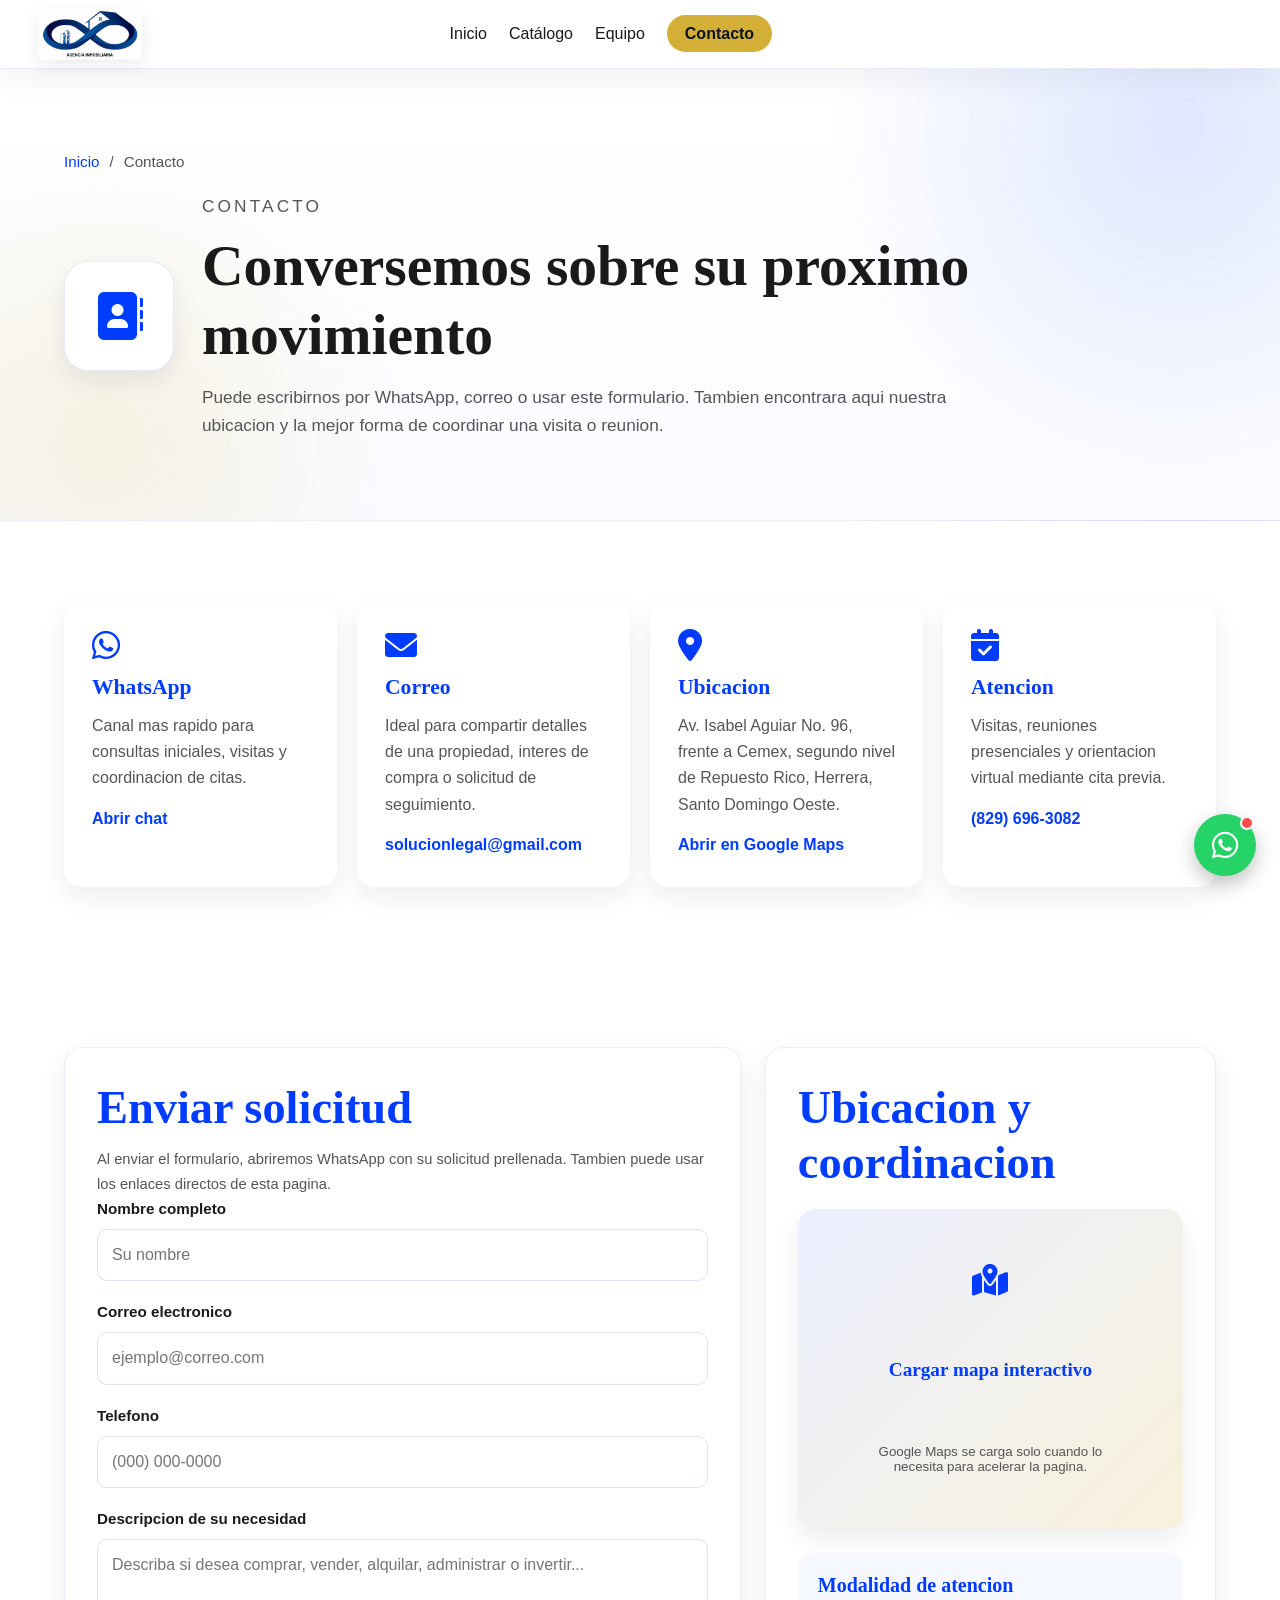
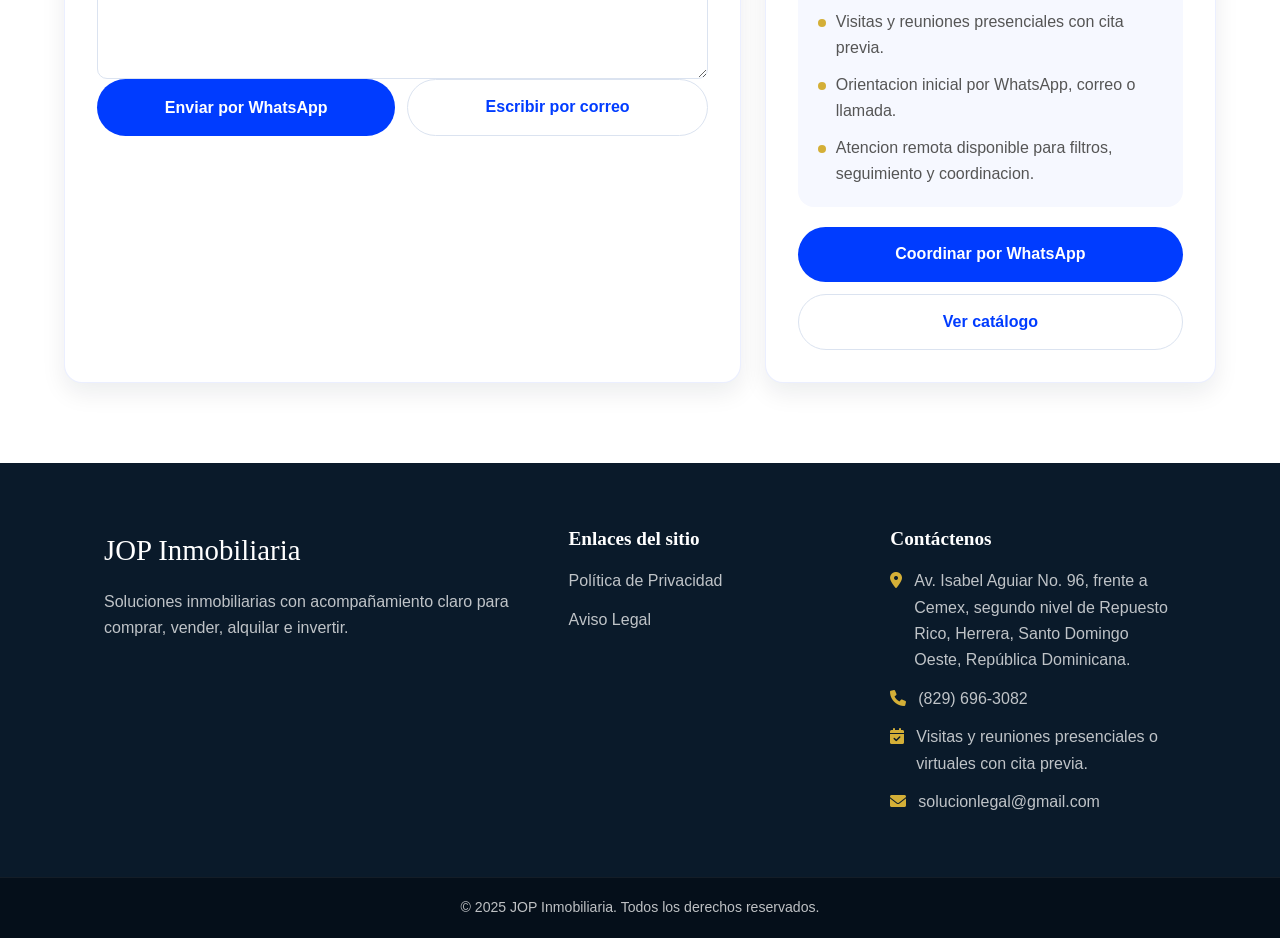
==== commit 7a5b0f68: "Colocar logo en encabezado" ====
--- a/pages/contact.html
+++ b/pages/contact.html
@@ -28,8 +28,8 @@
 
     <header class="site-header">
         <div class="header-shell">
-            <a href="../index.html" class="brand-mark" aria-label="Ir al inicio de JOP Inmobiliaria">
-                <span class="nav-text-logo">JOP Inmobiliaria</span>
+            <a href="../index.html" class="brand-mark" aria-label="Ir al inicio">
+                <img src="../assets/images/logo-theinrestate-header.jpg" alt="THEINRESTATE Agencia Inmobiliaria" class="nav-logo" width="144" height="72">
             </a>
 
             <nav aria-label="Navegacion principal">
--- a/assets/css/style.css
+++ b/assets/css/style.css
@@ -217,11 +217,11 @@
     justify-content: flex-start;
     margin: 0 auto;
     max-width: none;
-    padding: 15px clamp(24px, 3vw, 40px);
+    padding: 8px clamp(24px, 3vw, 40px);
 }
 
 .site-header nav {
-    margin-left: clamp(140px, 18vw, 260px);
+    margin-left: clamp(170px, 24vw, 320px);
 }
 
 .brand-mark {
@@ -232,9 +232,11 @@
 .nav-logo {
     background: var(--bg-white);
     border-radius: 6px;
-    height: 48px;
-    padding: 2px;
-    width: auto;
+    box-shadow: 0 6px 18px rgba(10, 26, 42, 0.08);
+    height: 52px;
+    object-fit: contain;
+    padding: 0;
+    width: 104px;
 }
 
 .nav-text-logo {
